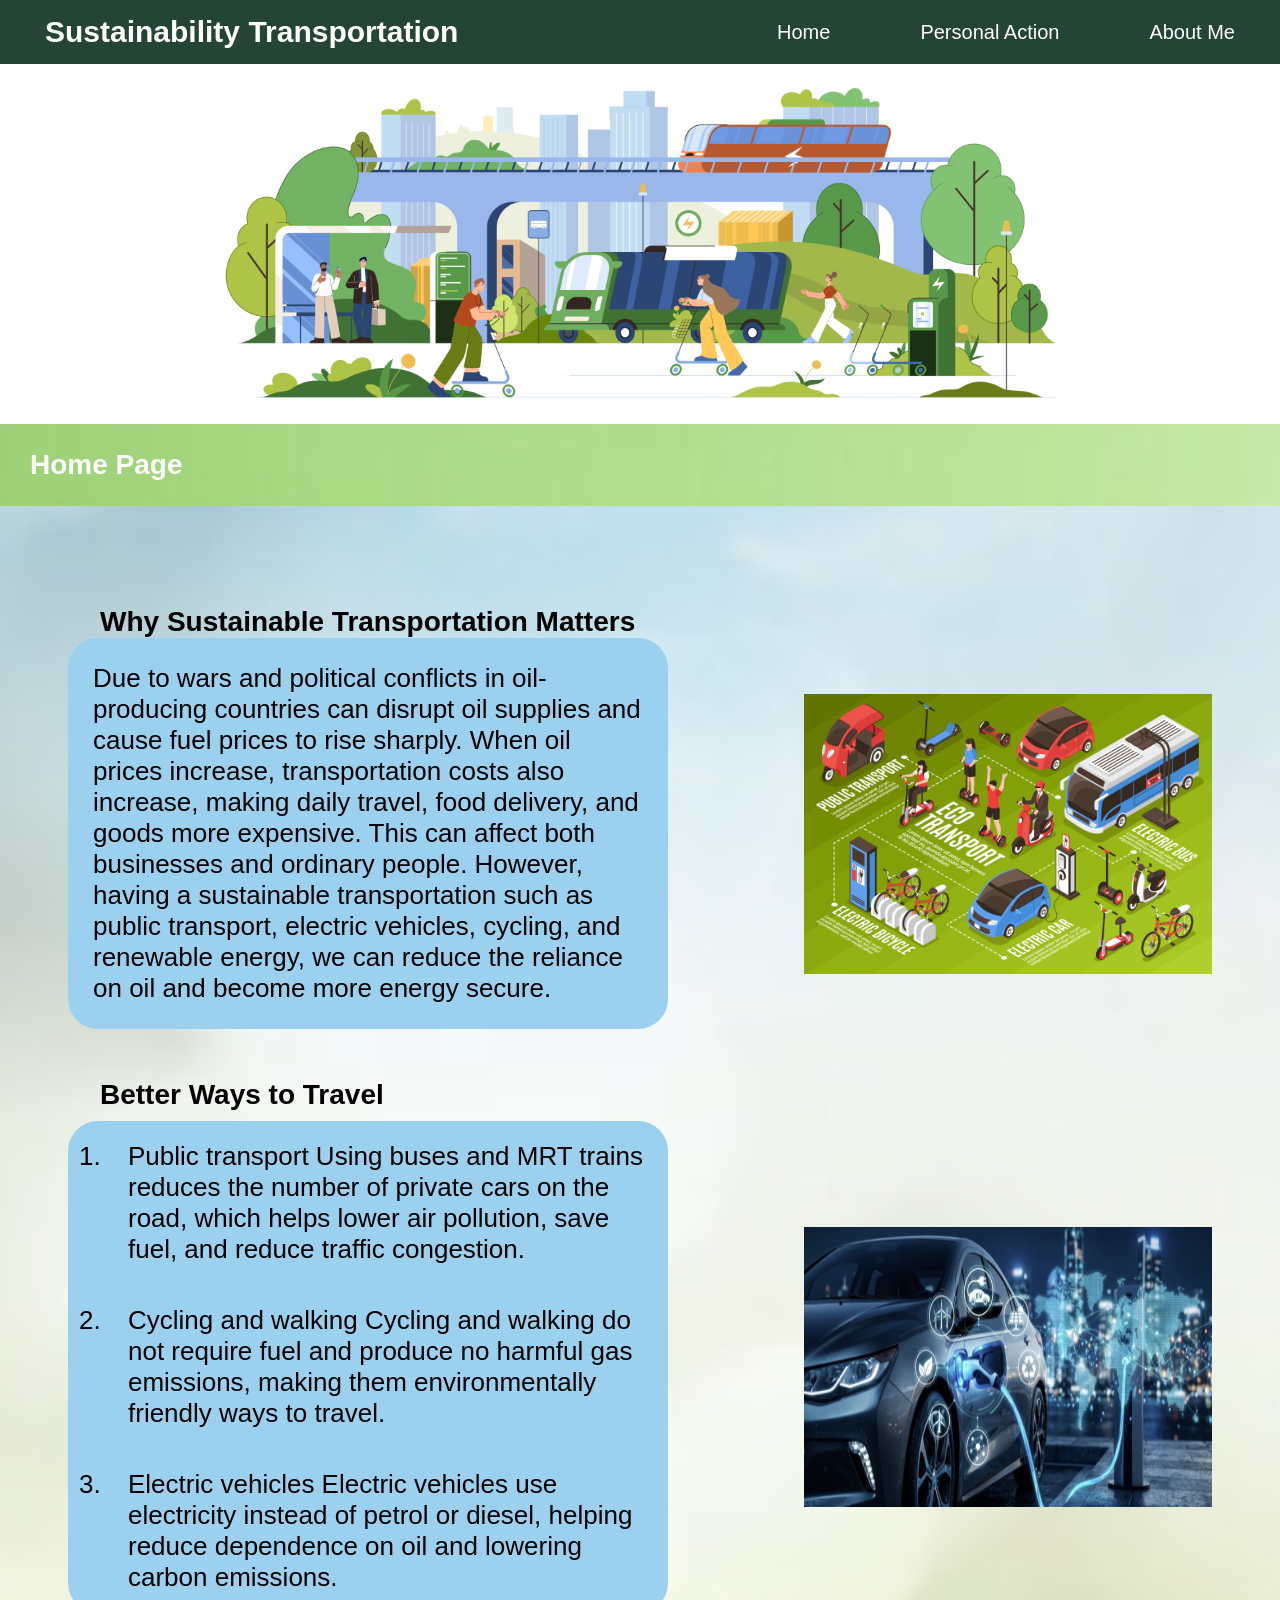
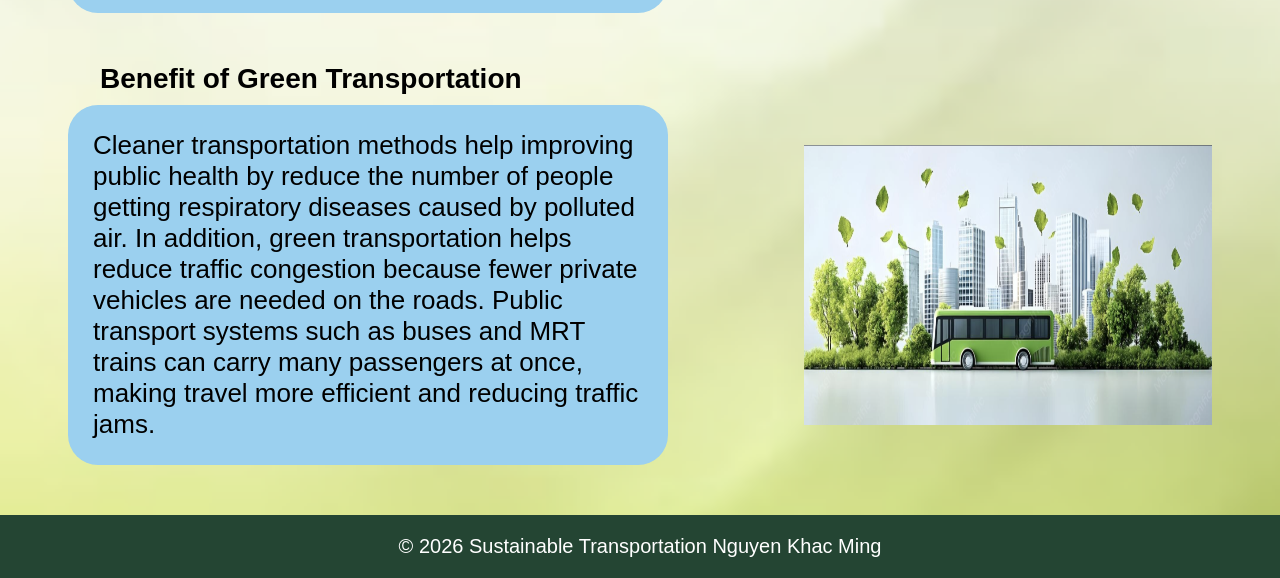
==== pages/index.html @ b98d5650 "init commit" ====
<!doctype html>
<html lang="en">
  <head>
    <meta charset="UTF-8" />
    <meta name="viewport" content="width=device-width, initial-scale=1.0" />
    <title>Khac Ming CA1 Project</title>
    <link rel="stylesheet" href="/asset/style/layout.css" />
    <link rel="stylesheet" href="/asset/style/main.css" />
  </head>
  <body>
    <header>
      <nav class="navbar">
        <div class="title">Sustainability Transportation</div>
          <a href="index.html">Home</a>
          <a href="personal.html">Personal Action</a>
          <a href="about_me.html">About Me</a>
      </nav>
    </header>

    <main>
      <div class="heading-image">
        <img src="/asset/image/eco-friendly transportation.jpg" alt="Sustainable transportation illustration">
      </div>
      <h1 class="header">Home Page</h1>
      <section>
        <h2 class="first-sub-header">Why Sustainable Transportation Matters</h2>
        <div class="layout-content">
          <p class="content">
            Due to wars and political conflicts in oil-producing countries
            can disrupt oil supplies and cause fuel prices to rise sharply. When
            oil prices increase, transportation costs also increase, making daily
            travel, food delivery, and goods more expensive. This can affect both
            businesses and ordinary people. However, having a sustainable
            transportation such as public transport, electric vehicles, cycling,
            and renewable energy, we can reduce the reliance on oil and become
            more energy secure.
          </p>
          <img class="representation" src="/asset/image/transportation.jpg" alt="Eco transport">
        </div>
        
      </section>
      <section>
        <h2 class="sub-header">Better Ways to Travel</h2>
        <div class="layout-content">
          <p>
            <ol>
              <li>
                Public transport
                Using buses and MRT trains reduces the number of private cars on the road, which helps lower air pollution, save fuel, and reduce traffic congestion.
              </li>
              <li>
                Cycling and walking 
                Cycling and walking do not require fuel and produce no harmful gas emissions, making them environmentally friendly ways to travel.
              </li>
              <li>
                Electric vehicles 
                Electric vehicles use electricity instead of petrol or diesel, helping reduce dependence on oil and lowering carbon emissions.
              </li>
            </ol>
          </p>
          <img class="representation" src="/asset/image/e-car.png" alt="Electric Car">
        </div>
      </section>
      <section>
        <h2 class="sub-header">Benefit of Green Transportation</h2>
        <div class="layout-content" id="last-section">
          <p class="content">
            Cleaner transportation methods help improving public health by reduce the number of people getting respiratory diseases caused by polluted air. In addition, green transportation helps reduce traffic congestion because fewer private vehicles are needed on the roads. Public transport systems such as buses and MRT trains can carry many passengers at once, making travel more efficient and reducing traffic jams.
          </p>
          <img class="representation" src="/asset/image/greenbus.png" alt="Green Public Transport">
        </div>
      </section>
    </main>
    <footer>&copy; 2026 Sustainable Transportation Nguyen Khac Ming</footer>
  </body>
</html>
---- asset/style/layout.css ----
/* Default Layout for all pages */
body {
  margin: 0;
  font-family: Arial, sans-serif;
  background-image: url("/asset/image/background.png");
  background-size: cover;
  background-position: center;
}

footer {
  background-color: #244533;
  color: white;
  text-align: center;
  padding: 20px;
  font-size: 20px;
}

.navbar {
  background-color: #244533;
  color: white;
  display: flex;
  align-items: center;
  padding: 15px 45px;
}

.title {
  font-size: 30px;
  font-weight: bold;
  flex: 1; /* keep the navigation at the left side of the nav bar */
}

.navbar > a {
  color: white;
  text-decoration: none;
  margin-left: 90px;
  font-size: 20px;
}

.navbar > a:hover {
  text-decoration: underline;
}

.header {
  background-image: url(/asset/image/background_header.png);
  background-size: cover;
  color: white;
  padding: 25px 30px;
  font-size: 28px;
  font-weight: bold;
}

.heading-image {
  background-color: white;
}

.heading-image img {
  width: 900px;
  display: block;
  margin: auto;
}

/* For Home and About Me */
.layout-content {
  display: grid;
  grid-template-columns: repeat(12, 1fr);
  grid-template-rows: repeat();
}

/* For Home Page */
.first-sub-header {
  font-size: 28px;
  margin-top: 100px;
  margin-left: 100px;
}

.sub-header {
  font-size: 28px;
  margin-top: 50px;
  margin-left: 100px;
  margin-bottom: 10px;
}

.content {
  display: grid;
  grid-column: 2/4;
  border-radius: 30px;
  background-color: #9bd0ef;
  padding: 25px;
  width: 600px;
  font-size: 26px;
}

ol {
  display: grid;
  grid-column: 2/4;
  background-color: #9bd0ef;
  border-radius: 30px;
  padding-left: 40px;
  width: 600px;
}

ol > li {
  padding: 20px;
  font-size: 26px;
}

.representation {
  display: grid;
  width: 500px;
  height: 280px;
  margin: auto;
  grid-column: 6/12;
  grid-row: 1/3;
}

#last-section {
  padding-bottom: 50px;
}


/* For About Me */
.about-content {
  display: grid;
  grid-column: 4/10;
  border-radius: 30px;
  background-color:rgba(255, 255, 255, 0.75);
  padding: 25px;
  font-size: 26px;
  margin-top: 80px;
  margin-bottom: 80px;
}


/* For Personal Experience */

.personal-section {
    display: grid;
    grid-template-columns: repeat(20,1fr);
    grid-template-rows: repeat(3,1fr);
}

.personal-content:nth-child(1) {
    display: grid;
    grid-column: 2/7;
}

.personal-content:nth-child(2) {
    display: grid;
    grid-column: 8/13;
}

.personal-content:nth-child(3) {
    display: grid;
    grid-column: 14/19;
}

.personal-representation {
    width: 456px;
    height: 346px;
    margin-top: 50px;
    margin-bottom: 40px;
}

.personal-header {
    display: grid;
}

.main-info {
  display: grid;
  border-radius: 30px;
  background-color: #9bd0ef;
  padding: 25px;
  font-size: 26px;
}
---- asset/style/main.css ----
* {
  box-sizing: border-box;
  margin: 0;
  padding: 0;
}

img {
  max-width: 100%;
  display: block;
}
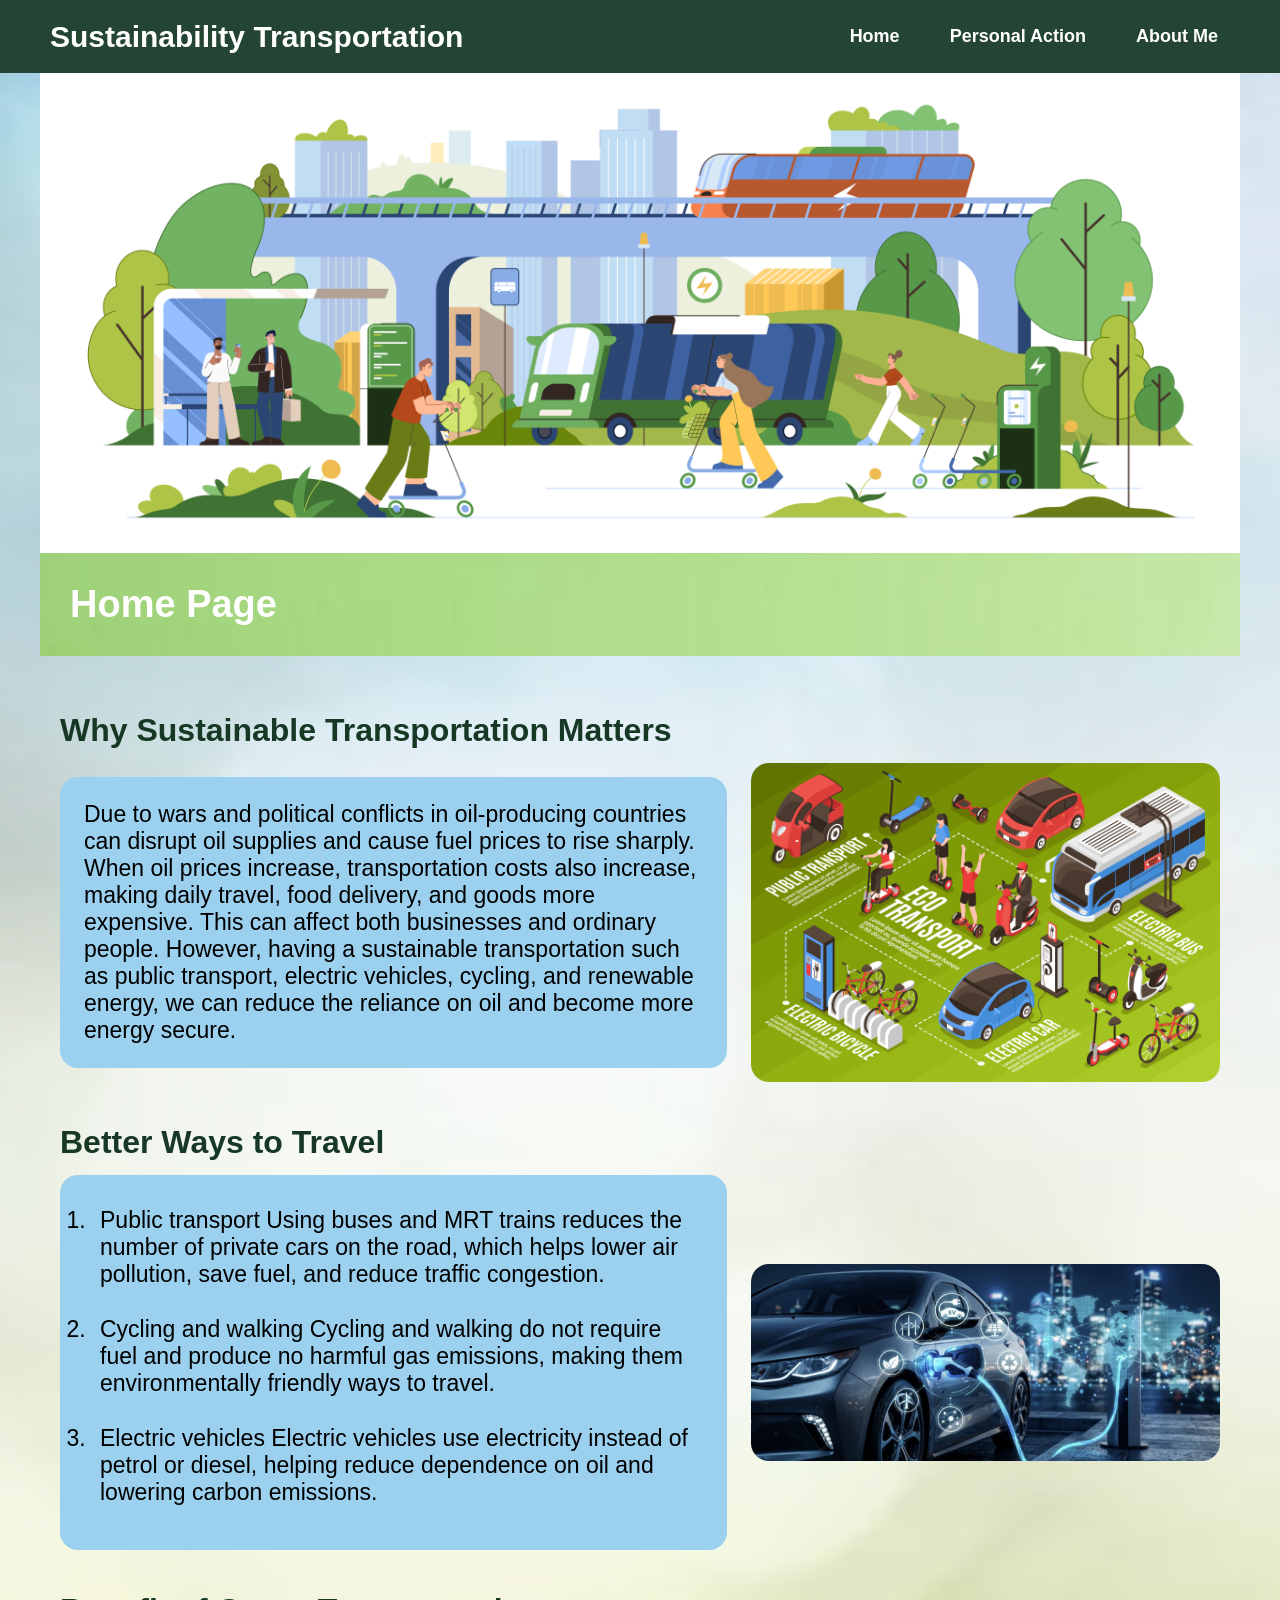
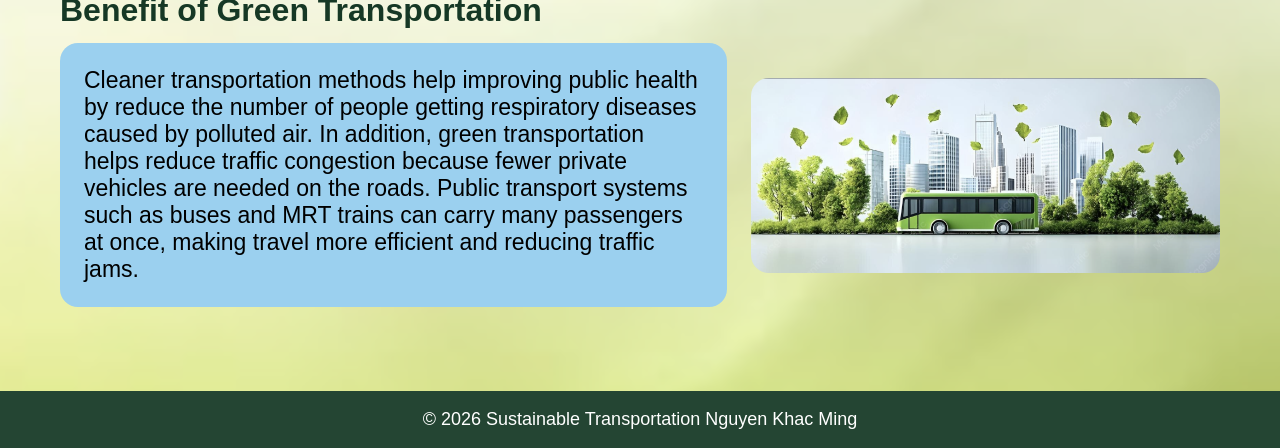
==== commit 5c1696be: "change" ====
--- a/pages/index.html
+++ b/pages/index.html
@@ -22,6 +22,8 @@
         <img src="/asset/image/eco-friendly transportation.jpg" alt="Sustainable transportation illustration">
       </div>
       <h1 class="header">Home Page</h1>
+
+
       <section>
         <h2 class="first-sub-header">Why Sustainable Transportation Matters</h2>
         <div class="layout-content">
@@ -34,16 +36,16 @@
             transportation such as public transport, electric vehicles, cycling,
             and renewable energy, we can reduce the reliance on oil and become
             more energy secure.
-          </p>
-          <img class="representation" src="/asset/image/transportation.jpg" alt="Eco transport">
+          </p> 
+        <img class="representation" src="/asset/image/transportation.jpg" alt="Eco transport">
         </div>
-        
       </section>
+
+      
       <section>
         <h2 class="sub-header">Better Ways to Travel</h2>
         <div class="layout-content">
-          <p>
-            <ol>
+          <ol>
               <li>
                 Public transport
                 Using buses and MRT trains reduces the number of private cars on the road, which helps lower air pollution, save fuel, and reduce traffic congestion.
@@ -57,10 +59,11 @@
                 Electric vehicles use electricity instead of petrol or diesel, helping reduce dependence on oil and lowering carbon emissions.
               </li>
             </ol>
-          </p>
           <img class="representation" src="/asset/image/e-car.png" alt="Electric Car">
         </div>
       </section>
+
+
       <section>
         <h2 class="sub-header">Benefit of Green Transportation</h2>
         <div class="layout-content" id="last-section">
--- a/asset/style/layout.css
+++ b/asset/style/layout.css
@@ -1,39 +1,48 @@
-/* Default Layout for all pages */
+
 body {
   margin: 0;
-  font-family: Arial, sans-serif;
+  font-family: "Segoe UI", Tahoma, Geneva, Verdana, sans-serif;
   background-image: url("/asset/image/background.png");
   background-size: cover;
   background-position: center;
+}
+
+
+main {
+  max-width: 1200px;
+  margin: 0 auto;
+  padding-bottom: 60px;
 }
 
 footer {
   background-color: #244533;
   color: white;
   text-align: center;
-  padding: 20px;
-  font-size: 20px;
+  padding: 18px;
+  font-size: 18px;
 }
 
 .navbar {
-  background-color: #244533;
+  background: #244533;
   color: white;
   display: flex;
   align-items: center;
-  padding: 15px 45px;
+  gap: 26px;
+  padding: 16px 50px;
 }
 
 .title {
   font-size: 30px;
-  font-weight: bold;
-  flex: 1; /* keep the navigation at the left side of the nav bar */
+  font-weight: 700;
+  flex: 1;
 }
 
 .navbar > a {
   color: white;
   text-decoration: none;
-  margin-left: 90px;
-  font-size: 20px;
+  font-size: 18px;
+  font-weight: 600;
+  padding: 10px 12px;
 }
 
 .navbar > a:hover {
@@ -44,131 +53,128 @@
   background-image: url(/asset/image/background_header.png);
   background-size: cover;
   color: white;
-  padding: 25px 30px;
-  font-size: 28px;
-  font-weight: bold;
+  padding: 30px;
+  font-size: 38px;
 }
 
-.heading-image {
-  background-color: white;
-}
 
-.heading-image img {
-  width: 900px;
-  display: block;
-  margin: auto;
-}
 
-/* For Home and About Me */
 .layout-content {
   display: grid;
   grid-template-columns: repeat(12, 1fr);
-  grid-template-rows: repeat();
+  gap: 24px;
+  align-items: center;
+  margin: 0 20px;
 }
 
-/* For Home Page */
+.first-sub-header,
+.sub-header {
+  font-size: clamp(24px, 3vw, 32px);
+  margin-left: 20px;
+  margin-bottom: 14px;
+  color: #163825;
+}
+
 .first-sub-header {
-  font-size: 28px;
-  margin-top: 100px;
-  margin-left: 100px;
+  margin-top: 56px;
 }
 
 .sub-header {
-  font-size: 28px;
-  margin-top: 50px;
-  margin-left: 100px;
-  margin-bottom: 10px;
+  margin-top: 42px;
+}
+
+.content,
+ol {
+  grid-column: 1 / 8;
+  border-radius: 18px;
+  background: #9bd0ef;
+  padding: 24px;
+  width: auto;
 }
 
 .content {
-  display: grid;
-  grid-column: 2/4;
-  border-radius: 30px;
-  background-color: #9bd0ef;
-  padding: 25px;
-  width: 600px;
-  font-size: 26px;
+  font-size: 23px;
 }
 
 ol {
-  display: grid;
-  grid-column: 2/4;
-  background-color: #9bd0ef;
-  border-radius: 30px;
-  padding-left: 40px;
-  width: 600px;
+  padding-left: 32px;
 }
 
 ol > li {
-  padding: 20px;
-  font-size: 26px;
+  padding: 8px;
+  font-size: 23px;
 }
 
 .representation {
-  display: grid;
-  width: 500px;
-  height: 280px;
-  margin: auto;
-  grid-column: 6/12;
-  grid-row: 1/3;
+  grid-column: 8 / 13;
+  width: 100%;
+  max-width: 500px;
+  height: auto;
+  border-radius: 18px;
+  justify-self: center;
 }
 
 #last-section {
-  padding-bottom: 50px;
+  padding-bottom: 24px;
 }
 
 
-/* For About Me */
 .about-content {
   display: grid;
-  grid-column: 4/10;
-  border-radius: 30px;
-  background-color:rgba(255, 255, 255, 0.75);
-  padding: 25px;
-  font-size: 26px;
-  margin-top: 80px;
-  margin-bottom: 80px;
+  grid-column: 3/11;
+  border-radius: 24px;
+  background-color: rgba(255, 255, 255, 0.75);
+  padding: 30px;
+  font-size: 25px;
+  margin: 60px 0;
 }
 
 
-/* For Personal Experience */
 
 .personal-section {
-    display: grid;
-    grid-template-columns: repeat(20,1fr);
-    grid-template-rows: repeat(3,1fr);
+  display: grid;
+  grid-template-columns: repeat(3, 1fr);
+  gap: 26px;
+  margin: 40px 20px;
+  align-items: start;
 }
 
-.personal-content:nth-child(1) {
-    display: grid;
-    grid-column: 2/7;
-}
-
-.personal-content:nth-child(2) {
-    display: grid;
-    grid-column: 8/13;
-}
-
-.personal-content:nth-child(3) {
-    display: grid;
-    grid-column: 14/19;
+.personal-content {
+  display: flex;
+  flex-direction: column;
+  height: 100%;
 }
 
 .personal-representation {
-    width: 456px;
-    height: 346px;
-    margin-top: 50px;
-    margin-bottom: 40px;
+  width: 100%;
+  height: 280px;
+  object-fit: cover;
+  border-radius: 18px;
+  margin-bottom: 18px;
 }
 
 .personal-header {
-    display: grid;
+  min-height: 42px;
+  margin-bottom: 12px;
+  font-size: 28px;
 }
 
 .main-info {
-  display: grid;
-  border-radius: 30px;
+  border-radius: 20px;
   background-color: #9bd0ef;
-  padding: 25px;
-  font-size: 26px;
+  padding: 22px;
+  font-size: 22px;
 }
+
+
+ul {
+  border-radius: 20px;
+  background-color: #9bd0ef;
+  padding: 22px;
+  font-size: 20px;
+  padding-left: 40px;
+}
+
+li {
+  margin-bottom: 12px;
+}
--- a/asset/style/main.css
+++ b/asset/style/main.css
@@ -8,3 +8,4 @@
   max-width: 100%;
   display: block;
 }
+
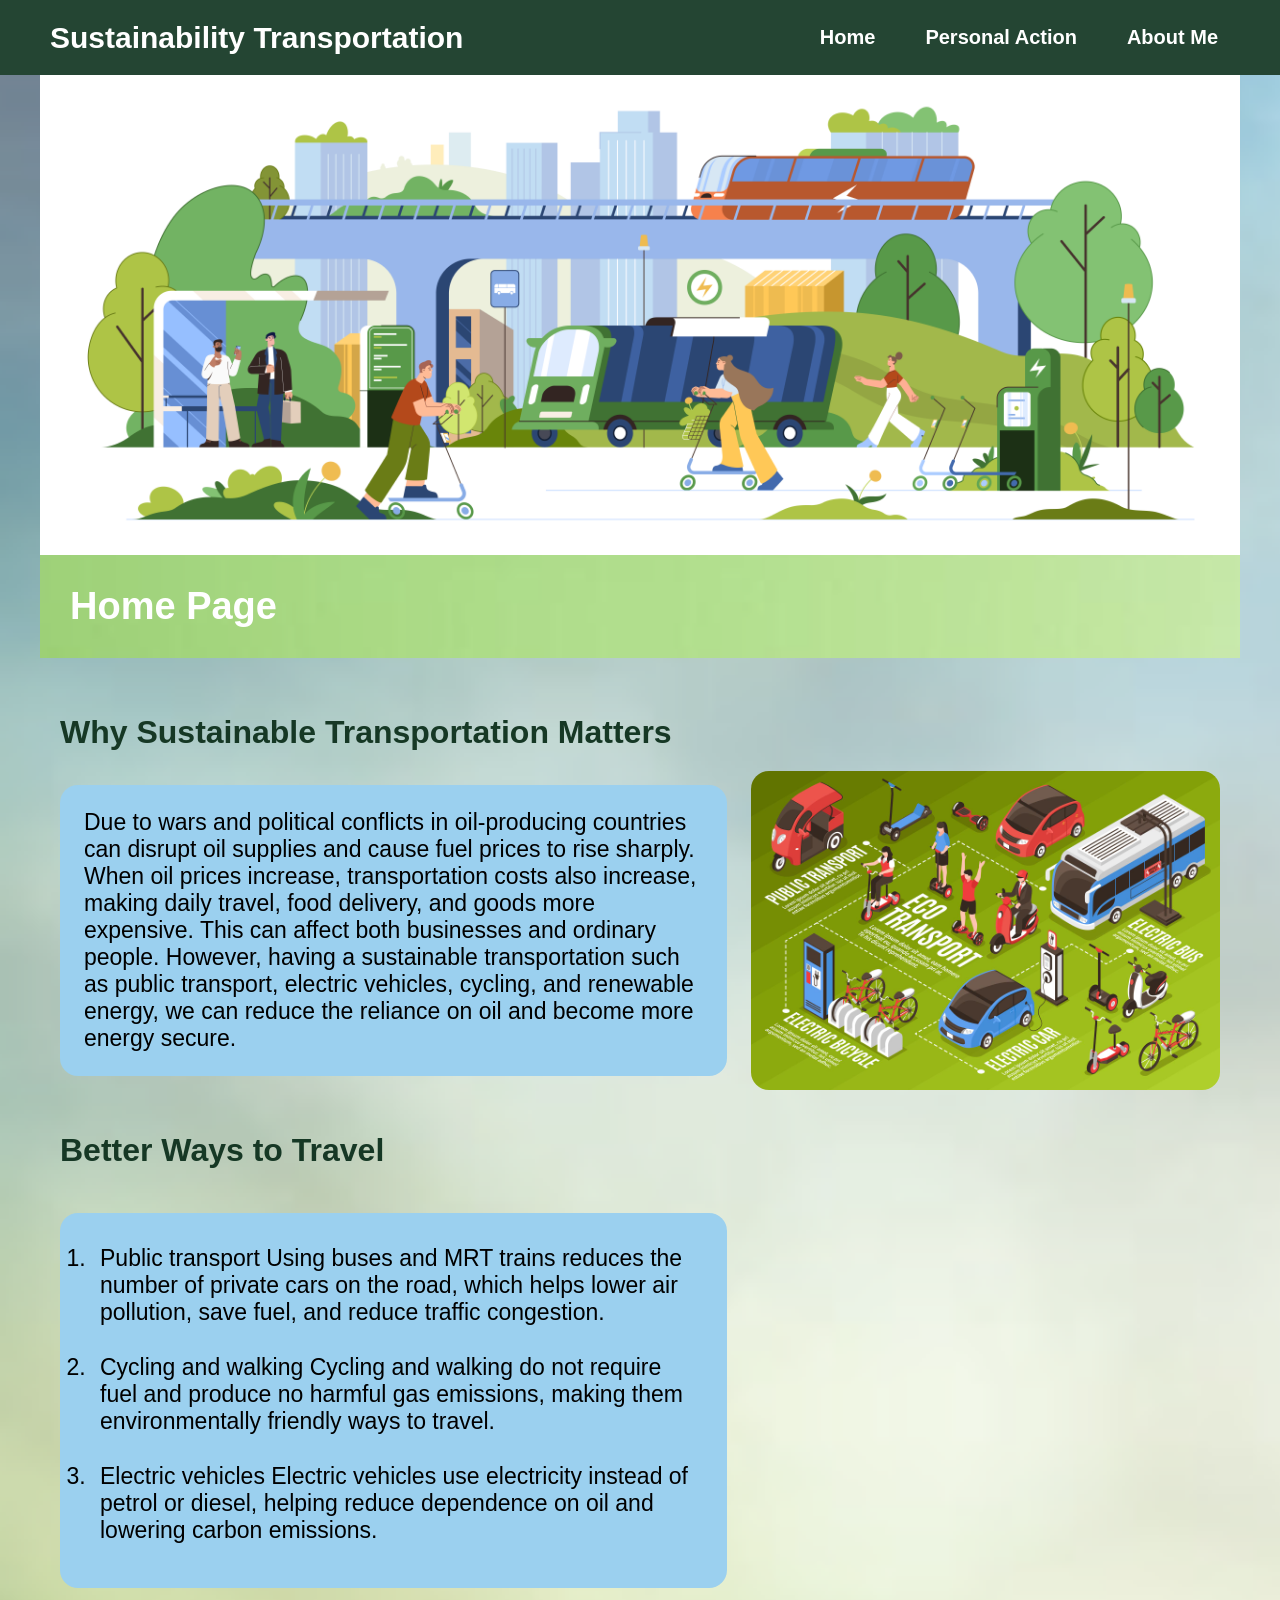
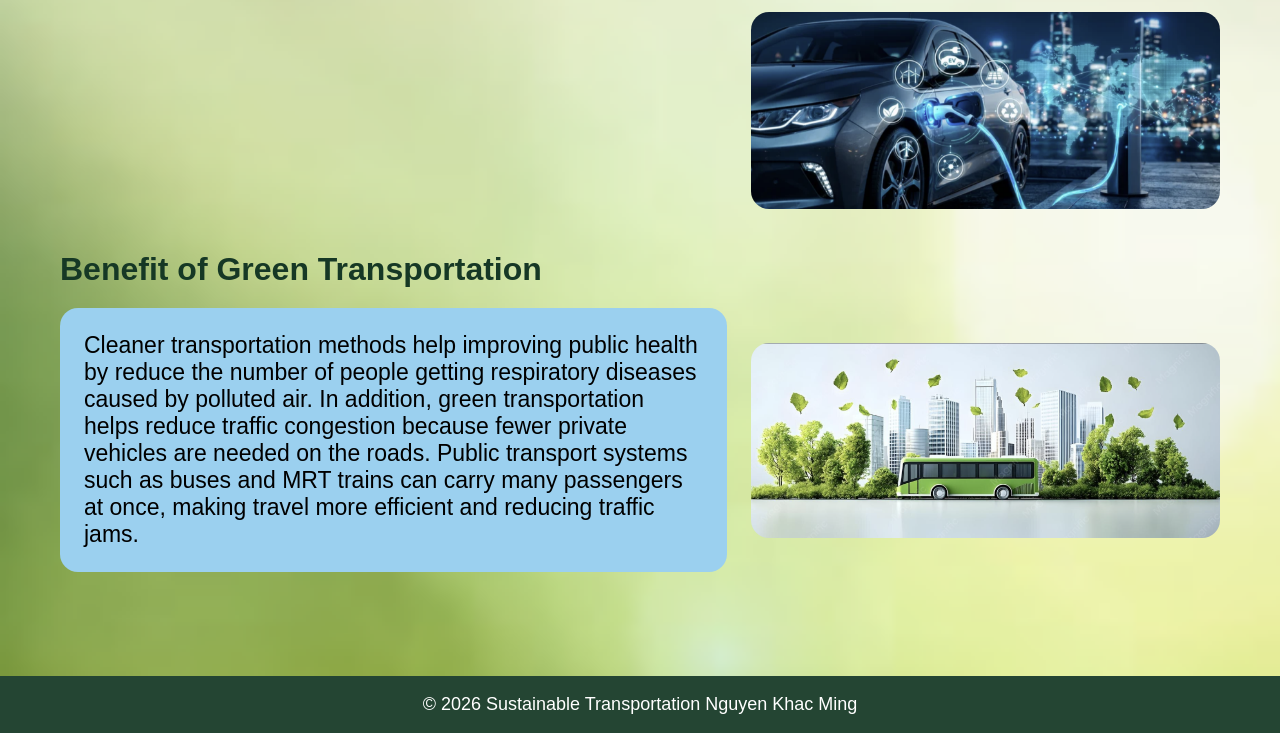
==== commit 39a0c37c: "change" ====
--- a/pages/index.html
+++ b/pages/index.html
@@ -45,7 +45,8 @@
       <section>
         <h2 class="sub-header">Better Ways to Travel</h2>
         <div class="layout-content">
-          <ol>
+          <p>
+            <ol>
               <li>
                 Public transport
                 Using buses and MRT trains reduces the number of private cars on the road, which helps lower air pollution, save fuel, and reduce traffic congestion.
@@ -59,6 +60,7 @@
                 Electric vehicles use electricity instead of petrol or diesel, helping reduce dependence on oil and lowering carbon emissions.
               </li>
             </ol>
+          </p>
           <img class="representation" src="/asset/image/e-car.png" alt="Electric Car">
         </div>
       </section>
--- a/asset/style/layout.css
+++ b/asset/style/layout.css
@@ -1,75 +1,15 @@
-
-body {
-  margin: 0;
-  font-family: "Segoe UI", Tahoma, Geneva, Verdana, sans-serif;
-  background-image: url("/asset/image/background.png");
-  background-size: cover;
-  background-position: center;
-}
-
-
-main {
-  max-width: 1200px;
-  margin: 0 auto;
-  padding-bottom: 60px;
-}
-
-footer {
-  background-color: #244533;
-  color: white;
-  text-align: center;
-  padding: 18px;
-  font-size: 18px;
-}
-
-.navbar {
-  background: #244533;
-  color: white;
-  display: flex;
-  align-items: center;
-  gap: 26px;
-  padding: 16px 50px;
-}
-
-.title {
-  font-size: 30px;
-  font-weight: 700;
-  flex: 1;
-}
-
-.navbar > a {
-  color: white;
-  text-decoration: none;
-  font-size: 18px;
-  font-weight: 600;
-  padding: 10px 12px;
-}
-
-.navbar > a:hover {
-  text-decoration: underline;
-}
-
-.header {
-  background-image: url(/asset/image/background_header.png);
-  background-size: cover;
-  color: white;
-  padding: 30px;
-  font-size: 38px;
-}
-
-
-
+/* For Home Page */
 .layout-content {
   display: grid;
   grid-template-columns: repeat(12, 1fr);
   gap: 24px;
   align-items: center;
-  margin: 0 20px;
+  margin: 20px;
 }
 
 .first-sub-header,
 .sub-header {
-  font-size: clamp(24px, 3vw, 32px);
+  font-size: 32px;
   margin-left: 20px;
   margin-bottom: 14px;
   color: #163825;
@@ -118,7 +58,7 @@
   padding-bottom: 24px;
 }
 
-
+/* For About Me */
 .about-content {
   display: grid;
   grid-column: 3/11;
@@ -130,7 +70,7 @@
 }
 
 
-
+/* For Personal Action */
 .personal-section {
   display: grid;
   grid-template-columns: repeat(3, 1fr);
--- a/asset/style/main.css
+++ b/asset/style/main.css
@@ -9,3 +9,59 @@
   display: block;
 }
 
+body {
+  margin: 0;
+  font-family: "Segoe UI", Tahoma, Geneva, Verdana, sans-serif;
+  background-image: url("/asset/image/background.png");
+  background-size: cover;
+}
+
+
+main {
+  max-width: 1200px;
+  margin: 0 auto;
+  padding-bottom: 60px;
+}
+
+footer {
+  background-color: #244533;
+  color: white;
+  text-align: center;
+  padding: 18px;
+  font-size: 18px;
+}
+
+.navbar {
+  background: #244533;
+  color: white;
+  display: flex;
+  align-items: center;
+  gap: 26px;
+  padding: 16px 50px;
+}
+
+.title {
+  font-size: 30px;
+  font-weight: 700;
+  flex: 1;
+}
+
+.navbar > a {
+  color: white;
+  text-decoration: none;
+  font-size: 20px;
+  font-weight: 600;
+  padding: 10px 12px;
+}
+
+.navbar > a:hover {
+  text-decoration: underline;
+}
+
+.header {
+  background-image: url(/asset/image/background_header.png);
+  background-size: cover;
+  color: white;
+  padding: 30px;
+  font-size: 38px;
+}
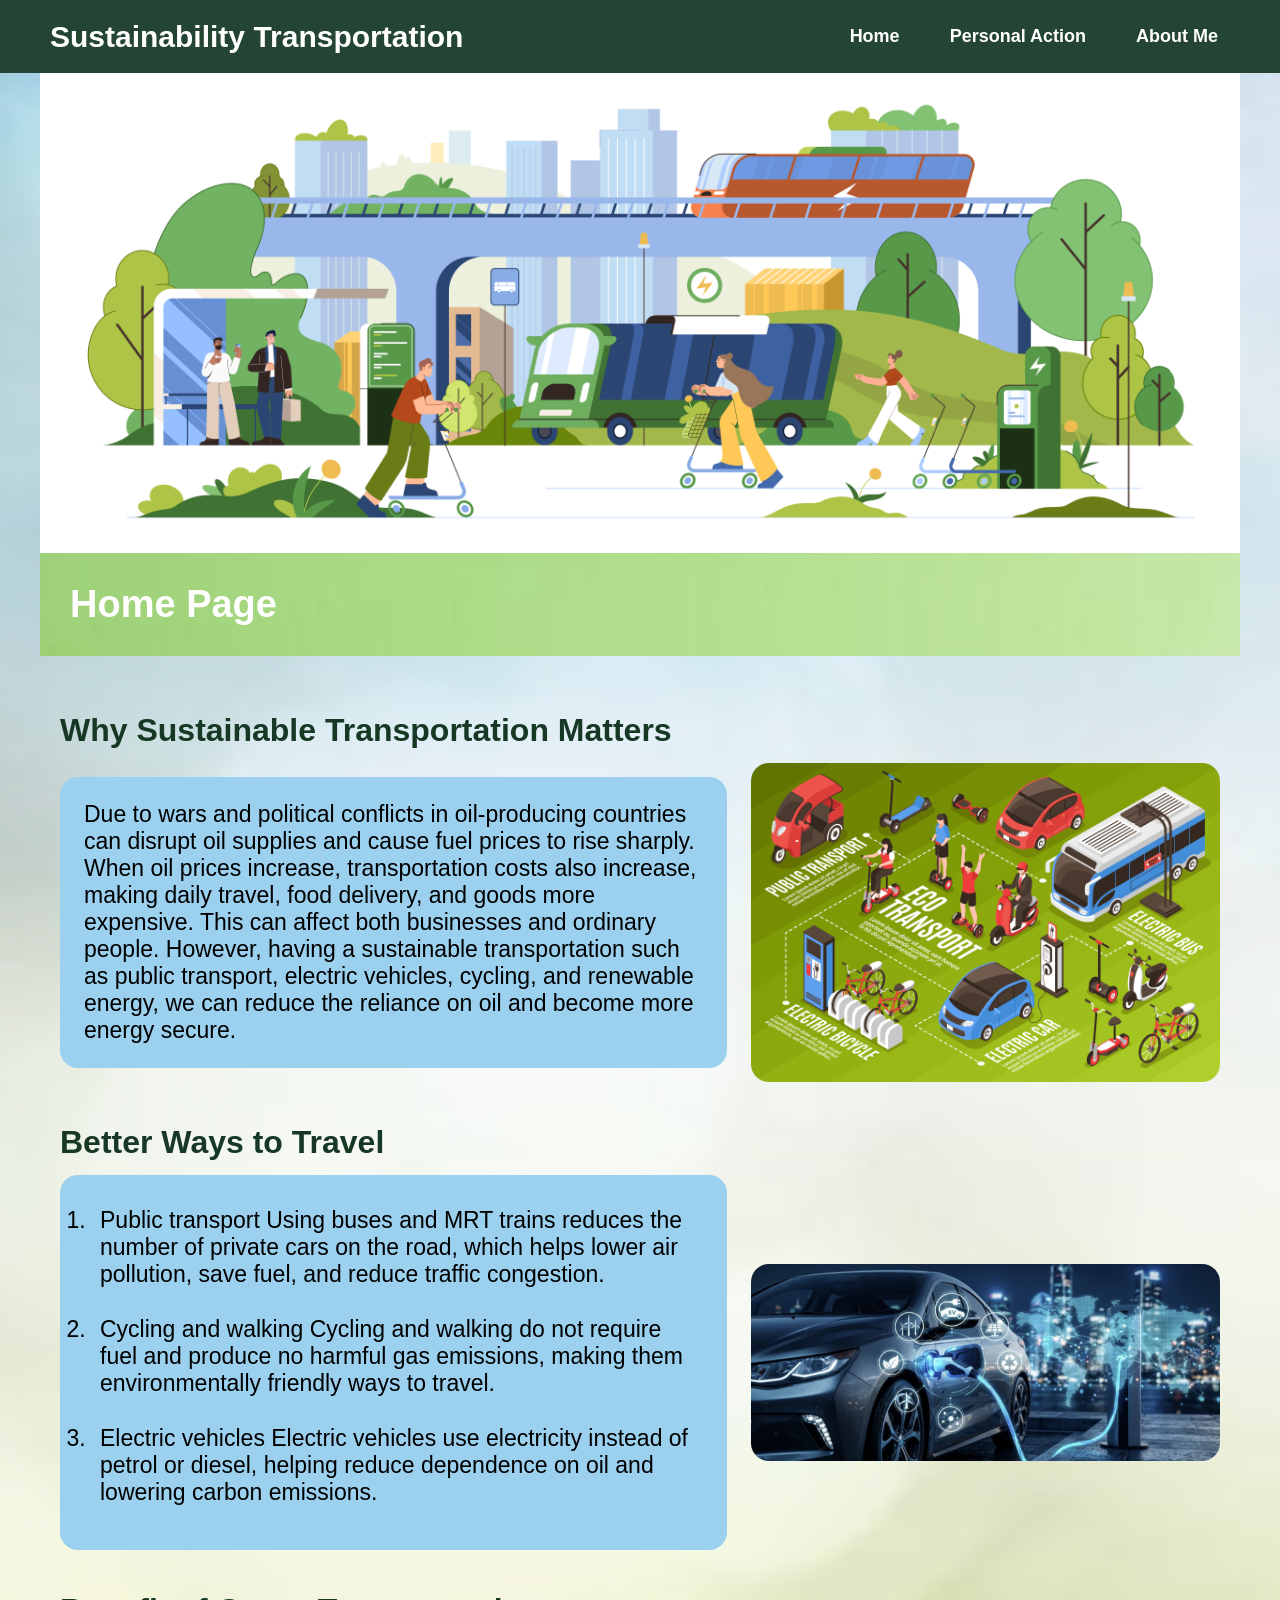
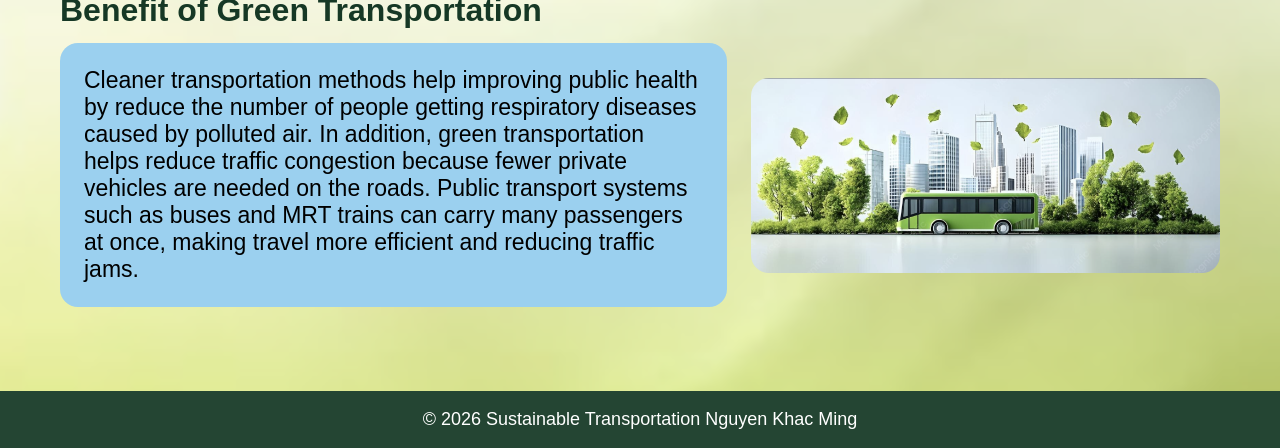
==== commit d69f2380: "change" ====
--- a/pages/index.html
+++ b/pages/index.html
@@ -45,22 +45,20 @@
       <section>
         <h2 class="sub-header">Better Ways to Travel</h2>
         <div class="layout-content">
-          <p>
-            <ol>
-              <li>
-                Public transport
-                Using buses and MRT trains reduces the number of private cars on the road, which helps lower air pollution, save fuel, and reduce traffic congestion.
-              </li>
-              <li>
-                Cycling and walking 
-                Cycling and walking do not require fuel and produce no harmful gas emissions, making them environmentally friendly ways to travel.
-              </li>
-              <li>
-                Electric vehicles 
-                Electric vehicles use electricity instead of petrol or diesel, helping reduce dependence on oil and lowering carbon emissions.
-              </li>
-            </ol>
-          </p>
+          <ol>
+            <li>
+              Public transport
+              Using buses and MRT trains reduces the number of private cars on the road, which helps lower air pollution, save fuel, and reduce traffic congestion.
+            </li>
+            <li>
+              Cycling and walking 
+              Cycling and walking do not require fuel and produce no harmful gas emissions, making them environmentally friendly ways to travel.
+            </li>
+            <li>
+              Electric vehicles 
+              Electric vehicles use electricity instead of petrol or diesel, helping reduce dependence on oil and lowering carbon emissions.
+            </li>
+          </ol>
           <img class="representation" src="/asset/image/e-car.png" alt="Electric Car">
         </div>
       </section>
--- a/asset/style/layout.css
+++ b/asset/style/layout.css
@@ -4,12 +4,11 @@
   grid-template-columns: repeat(12, 1fr);
   gap: 24px;
   align-items: center;
-  margin: 20px;
+  margin: 0 20px;
 }
 
-.first-sub-header,
-.sub-header {
-  font-size: 32px;
+.first-sub-header, .sub-header {
+  font-size: clamp(24px, 3vw, 32px);
   margin-left: 20px;
   margin-bottom: 14px;
   color: #163825;
@@ -23,8 +22,7 @@
   margin-top: 42px;
 }
 
-.content,
-ol {
+.content, ol {
   grid-column: 1 / 8;
   border-radius: 18px;
   background: #9bd0ef;
--- a/asset/style/main.css
+++ b/asset/style/main.css
@@ -14,8 +14,8 @@
   font-family: "Segoe UI", Tahoma, Geneva, Verdana, sans-serif;
   background-image: url("/asset/image/background.png");
   background-size: cover;
+  background-position: center;
 }
-
 
 main {
   max-width: 1200px;
@@ -49,7 +49,7 @@
 .navbar > a {
   color: white;
   text-decoration: none;
-  font-size: 20px;
+  font-size: 18px;
   font-weight: 600;
   padding: 10px 12px;
 }
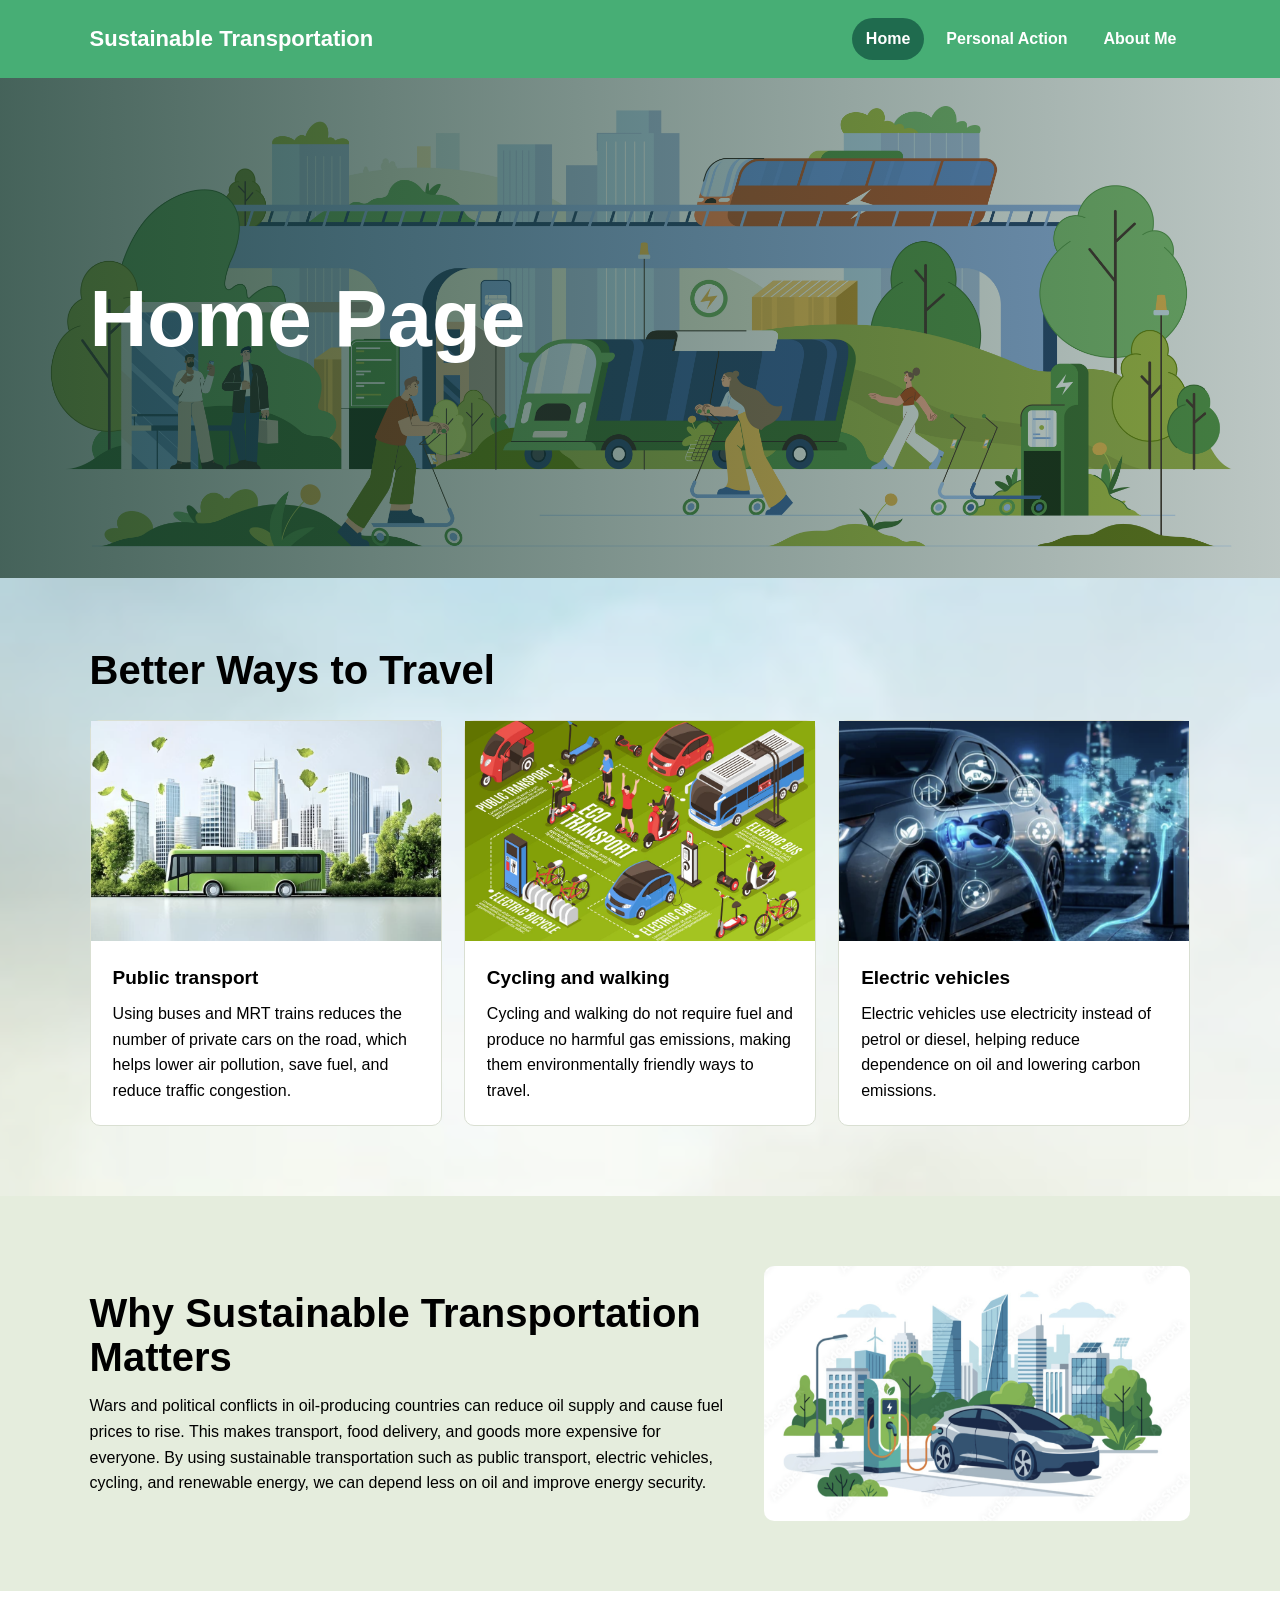
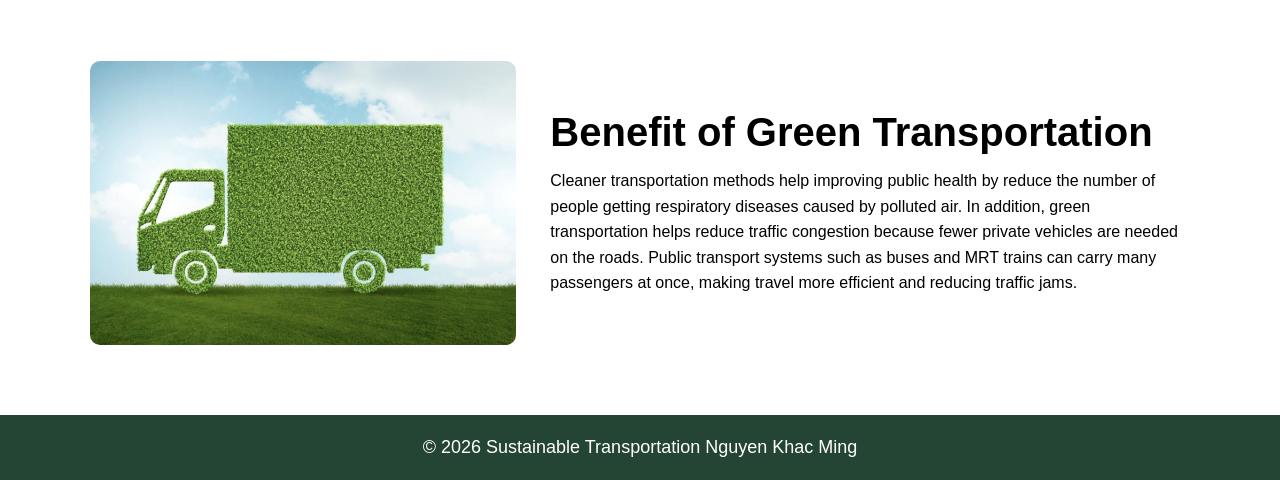
==== commit 72e7b9f3: "change" ====
--- a/pages/index.html
+++ b/pages/index.html
@@ -1,79 +1,78 @@
-<!doctype html>
+<!DOCTYPE html>
 <html lang="en">
-  <head>
-    <meta charset="UTF-8" />
-    <meta name="viewport" content="width=device-width, initial-scale=1.0" />
+<head>
+    <meta charset="UTF-8">
+    <meta name="viewport" content="width=device-width, initial-scale=1.0">
     <title>Khac Ming CA1 Project</title>
-    <link rel="stylesheet" href="/asset/style/layout.css" />
-    <link rel="stylesheet" href="/asset/style/main.css" />
-  </head>
-  <body>
-    <header>
-      <nav class="navbar">
-        <div class="title">Sustainability Transportation</div>
-          <a href="index.html">Home</a>
-          <a href="personal.html">Personal Action</a>
-          <a href="about_me.html">About Me</a>
-      </nav>
+    <link rel="stylesheet" href="/asset/style/main.css">
+    <link rel="stylesheet" href="/asset/style/layout.css">
+</head>
+<body>
+    <header class="site-header">
+        <a class="topic" href="index.html">Sustainable Transportation</a>
+        <nav class="navbar">
+            <a class="active" href="index.html">Home</a>
+            <a href="personal.html">Personal Action</a>
+            <a href="about_me.html">About Me</a>
+        </nav>
     </header>
 
     <main>
-      <div class="heading-image">
-        <img src="/asset/image/eco-friendly transportation.jpg" alt="Sustainable transportation illustration">
-      </div>
-      <h1 class="header">Home Page</h1>
+        <section class="page-title home-section" >
+            <div>
+                <h1>Home Page</h1>
+            </div>
+        </section>
 
+        <section class="first-section">
+            <div class="section-title">
+                <h2>Better Ways to Travel</h2>
+            </div>
+            <div class="feature-grid">
+                <article class="feature-card">
+                    <img src="/asset/image/greenbus.png" alt="Green Bus">
+                    <h3>Public transport</h3>
+                    <p>Using buses and MRT trains reduces the number of private cars on the road, which helps lower air pollution, save fuel, and reduce traffic congestion.</p>
+                </article>
+                <article class="feature-card">
+                    <img src="/asset/image/transportation.jpg" alt="Modern bus moving through the city">
+                    <h3>Cycling and walking</h3>
+                    <p>Cycling and walking do not require fuel and produce no harmful gas emissions, making them environmentally friendly ways to travel.</p>
+                </article>
+                <article class="feature-card">
+                    <img src="/asset/image/e-car.png" alt="Green urban path surrounded by trees">
+                    <h3>Electric vehicles</h3>
+                    <p>Electric vehicles use electricity instead of petrol or diesel, helping reduce dependence on oil and lowering carbon emissions.</p>
+                </article>
+            </div>
+        </section>
 
-      <section>
-        <h2 class="first-sub-header">Why Sustainable Transportation Matters</h2>
-        <div class="layout-content">
-          <p class="content">
-            Due to wars and political conflicts in oil-producing countries
-            can disrupt oil supplies and cause fuel prices to rise sharply. When
-            oil prices increase, transportation costs also increase, making daily
-            travel, food delivery, and goods more expensive. This can affect both
-            businesses and ordinary people. However, having a sustainable
-            transportation such as public transport, electric vehicles, cycling,
-            and renewable energy, we can reduce the reliance on oil and become
-            more energy secure.
-          </p> 
-        <img class="representation" src="/asset/image/transportation.jpg" alt="Eco transport">
-        </div>
-      </section>
+        <section class="second-section">
+            <div>
+                <h2>Why Sustainable Transportation Matters</h2>
+                <p>
+                    Wars and political conflicts in oil-producing countries can reduce oil supply and cause fuel prices to rise. This makes transport, food delivery, and goods more expensive for everyone. By using sustainable transportation such as public transport, electric vehicles, cycling, and renewable energy, we can depend less on oil and improve energy security.
+                </p>
+            </div>
+            <div class="representation">
+                <img src="/asset/image/whymatter.png" alt="">
+            </div>
+        </section>
 
-      
-      <section>
-        <h2 class="sub-header">Better Ways to Travel</h2>
-        <div class="layout-content">
-          <ol>
-            <li>
-              Public transport
-              Using buses and MRT trains reduces the number of private cars on the road, which helps lower air pollution, save fuel, and reduce traffic congestion.
-            </li>
-            <li>
-              Cycling and walking 
-              Cycling and walking do not require fuel and produce no harmful gas emissions, making them environmentally friendly ways to travel.
-            </li>
-            <li>
-              Electric vehicles 
-              Electric vehicles use electricity instead of petrol or diesel, helping reduce dependence on oil and lowering carbon emissions.
-            </li>
-          </ol>
-          <img class="representation" src="/asset/image/e-car.png" alt="Electric Car">
-        </div>
-      </section>
+        
+        <section class="last-section">
+            <div class="representation">
+                <img src="/asset/image/benefit.png" alt="Tree Bus">
+            </div>
+            <div>
+                <h2>Benefit of Green Transportation</h2>
+                <p>
+                    Cleaner transportation methods help improving public health by reduce the number of people getting respiratory diseases caused by polluted air. In addition, green transportation helps reduce traffic congestion because fewer private vehicles are needed on the roads. Public transport systems such as buses and MRT trains can carry many passengers at once, making travel more efficient and reducing traffic jams.
+                </p>
+            </div>
+        </section>
+    </main>
 
-
-      <section>
-        <h2 class="sub-header">Benefit of Green Transportation</h2>
-        <div class="layout-content" id="last-section">
-          <p class="content">
-            Cleaner transportation methods help improving public health by reduce the number of people getting respiratory diseases caused by polluted air. In addition, green transportation helps reduce traffic congestion because fewer private vehicles are needed on the roads. Public transport systems such as buses and MRT trains can carry many passengers at once, making travel more efficient and reducing traffic jams.
-          </p>
-          <img class="representation" src="/asset/image/greenbus.png" alt="Green Public Transport">
-        </div>
-      </section>
-    </main>
     <footer>&copy; 2026 Sustainable Transportation Nguyen Khac Ming</footer>
-  </body>
-</html>
+</body>
+</html>
--- a/asset/style/main.css
+++ b/asset/style/main.css
@@ -1,67 +1,119 @@
-* {
-  box-sizing: border-box;
-  margin: 0;
-  padding: 0;
+body {
+    font-family: Arial, Helvetica, sans-serif;
+    background-image: url(/asset/image/background.png);
+    background-size: cover;
 }
 
-img {
-  max-width: 100%;
-  display: block;
+
+.site-header {
+    background-color: #47ae75
 }
 
-body {
-  margin: 0;
-  font-family: "Segoe UI", Tahoma, Geneva, Verdana, sans-serif;
-  background-image: url("/asset/image/background.png");
-  background-size: cover;
-  background-position: center;
+.topic {
+    font-size: 22px;
+    font-weight: 800;
+    color: white;
 }
 
-main {
-  max-width: 1200px;
-  margin: 0 auto;
-  padding-bottom: 60px;
-}
-
-footer {
-  background-color: #244533;
-  color: white;
-  text-align: center;
-  padding: 18px;
-  font-size: 18px;
-}
-
-.navbar {
-  background: #244533;
-  color: white;
-  display: flex;
-  align-items: center;
-  gap: 26px;
-  padding: 16px 50px;
-}
-
-.title {
-  font-size: 30px;
-  font-weight: 700;
-  flex: 1;
+a {
+    text-decoration: none;
 }
 
 .navbar > a {
-  color: white;
-  text-decoration: none;
-  font-size: 18px;
-  font-weight: 600;
-  padding: 10px 12px;
+    color: white;
+    font-weight: 700;
 }
 
-.navbar > a:hover {
-  text-decoration: underline;
+.navbar a:hover, .navbar .active {
+    background: #1f6b4e;
+    color: #ffffff;
 }
 
-.header {
-  background-image: url(/asset/image/background_header.png);
-  background-size: cover;
-  color: white;
-  padding: 30px;
-  font-size: 38px;
-}+.page-title {
+    color: #ffffff;
+}
+
+.home-section {
+    background: linear-gradient(90deg, rgba(17, 55, 44, 0.78), rgba(17, 55, 44, 0.28)), url("/asset/image/eco-friendly transportation.jpg") center/cover;
+}
+
+.about-section {
+    background: linear-gradient(90deg, rgba(18, 48, 56, 0.82), rgba(18, 48, 56, 0.22)), url("/asset/image/eco-friendly transportation.jpg") center/cover;
+}
+
+.personal-section {
+    background: linear-gradient(90deg, rgba(48, 60, 35, 0.82), rgba(48, 60, 35, 0.2)), url("/asset/image/eco-friendly transportation.jpg") center/cover;
+}
+
+
+h1 {
+    font-size: 80px;
+}
+
+h2 {
+    font-size: 40px;
+}
+
+h3 {
+    font-size: 19px;
+}
+
+
+/*For Home Page*/
+.feature-card, .goals > article {
+    background: #ffffff;
+}
+
+/*Image for diff way to travel*/
+.feature-card > img {
+    height: 220px;
+    object-fit: cover;
+}
+
+
+.second-section, .challenges {
+    background: #e5eddd;
+}
+
+
+.last-section {
+    background-color: white;
+} 
+
+
+/*For Personal Action*/
+.goals > span {
+    color: #1f6b4e;
+    font-size: 27px;
+    font-weight: 800;
+}
+
+.experience {
+    background-color: #F7F8F2;
+}
+
+.list {
+    list-style: none;
+}
+
+.list > li {
+    background: #f6f7f2;
+}
+
+/*For About Me*/
+.avatar {
+    background: #ffffff;
+}
+
+.avatar > img {
+    height: 70%;
+    width: 320px;
+    object-fit: cover;
+}
+
+
+footer {
+    background-color: #244533;
+    color: white;
+    font-size: 18px;
+}
--- a/asset/style/layout.css
+++ b/asset/style/layout.css
@@ -1,118 +1,175 @@
-/* For Home Page */
-.layout-content {
-  display: grid;
-  grid-template-columns: repeat(12, 1fr);
-  gap: 24px;
-  align-items: center;
-  margin: 0 20px;
+/*Reset*/
+* {
+    box-sizing: border-box;
+    margin: 0;
+    padding: 0;
 }
 
-.first-sub-header, .sub-header {
-  font-size: clamp(24px, 3vw, 32px);
-  margin-left: 20px;
-  margin-bottom: 14px;
-  color: #163825;
+img {
+    display: block;
+    width: 100%;
+}   
+
+
+body {
+    background-position: center;
+    line-height: 1.6;
 }
 
-.first-sub-header {
-  margin-top: 56px;
-}
-
-.sub-header {
-  margin-top: 42px;
-}
-
-.content, ol {
-  grid-column: 1 / 8;
-  border-radius: 18px;
-  background: #9bd0ef;
-  padding: 24px;
-  width: auto;
-}
-
-.content {
-  font-size: 23px;
-}
-
-ol {
-  padding-left: 32px;
-}
-
-ol > li {
-  padding: 8px;
-  font-size: 23px;
-}
-
-.representation {
-  grid-column: 8 / 13;
-  width: 100%;
-  max-width: 500px;
-  height: auto;
-  border-radius: 18px;
-  justify-self: center;
-}
-
-#last-section {
-  padding-bottom: 24px;
-}
-
-/* For About Me */
-.about-content {
-  display: grid;
-  grid-column: 3/11;
-  border-radius: 24px;
-  background-color: rgba(255, 255, 255, 0.75);
-  padding: 30px;
-  font-size: 25px;
-  margin: 60px 0;
+.site-header {
+    display: flex;
+    align-items: center;
+    justify-content: space-between;
+    gap: 24px;
+    padding: 18px 7%;
 }
 
 
-/* For Personal Action */
-.personal-section {
-  display: grid;
-  grid-template-columns: repeat(3, 1fr);
-  gap: 26px;
-  margin: 40px 20px;
-  align-items: start;
+.navbar {
+    display: flex;
+    flex-wrap: wrap;
+    gap: 8px;
 }
 
-.personal-content {
-  display: flex;
-  flex-direction: column;
-  height: 100%;
+.navbar > a {
+    padding: 8px 14px;
+    font-weight: 700;
+    border-radius: 999px;
 }
 
-.personal-representation {
-  width: 100%;
-  height: 280px;
-  object-fit: cover;
-  border-radius: 18px;
-  margin-bottom: 18px;
+
+.page-title {
+    height: 500px;
+    display: flex;
+    align-items: center;
+    padding: 80px 7%;
 }
 
-.personal-header {
-  min-height: 42px;
-  margin-bottom: 12px;
-  font-size: 28px;
+
+
+h1 {
+    margin-bottom: 18px;
+    line-height: 1;
+}
+
+h2 {
+    margin-bottom: 14px;
+    line-height: 1.1;
+}
+
+h3 {
+    margin-bottom: 8px;
+}
+
+/*For Home Page*/
+.feature-card, .goals > article {
+    border: 1px solid #d9dfd2;
+    border-radius: 10px;
+}
+
+.first-section, .second-section, .last-section, .challenges, .avatar, .experience {
+    padding: 70px 7%;
+}
+
+.section-title {
+    max-width: 720px;
+    margin-bottom: 28px;
+}
+
+.feature-grid {
+    display: grid;
+    grid-template-columns: repeat(3, 1fr);
+    gap: 22px;
+}
+
+
+.feature-card > h3, .feature-card > p, .goals > article {
+    padding-left: 22px;
+    padding-right: 22px;
+}
+
+.feature-card > h3 {
+    padding-top: 22px;
+}
+
+.feature-card p {
+    padding-bottom: 22px;
+}
+
+.second-section, .challenges {
+    display: grid;
+    grid-template-columns: 1.2fr 0.8fr;
+    gap: 34px;
+    align-items: center;
+}
+
+.representation > img {
+    display: grid;
+    gap: 12px;
+    border-radius: 10px;
+}
+
+.last-section, .experience {
+    display: grid;
+    grid-template-columns: 0.8fr 1.2fr;
+    gap: 34px;
+    align-items: center;
+}
+
+
+/*For Personal Action*/
+.goals > article {
+    padding-top: 24px;
+    padding-bottom: 24px;
+}
+
+.goals {
+    display: grid;
+    grid-template-columns: repeat(4, 1fr);
+    gap: 22px;
+}
+
+.goals > span {
+    padding-bottom: 50px;
+}
+
+.list {
+    display: grid;
+    gap: 12px;
+}
+
+.list > li {
+    padding: 12px 14px;
+    border-left: 4px solid #d49b31;
+}
+
+.challenges > img {
+    display: grid;
+    gap: 12px;
+    margin-top: 35px;
+    border-radius: 10px;
+}
+
+/*For About Me*/
+.avatar {
+    display: grid;
+    grid-template-columns: 0.8fr 1.2fr;
+    gap: 34px;
+    align-items: center;
+}
+
+.avatar > img {
+    border-radius: 70%;
 }
 
 .main-info {
-  border-radius: 20px;
-  background-color: #9bd0ef;
-  padding: 22px;
-  font-size: 22px;
+    border-radius: 10px;
+    border: 10px solid #8A9A5B;
+    padding: 22px;
 }
 
 
-ul {
-  border-radius: 20px;
-  background-color: #9bd0ef;
-  padding: 22px;
-  font-size: 20px;
-  padding-left: 40px;
-}
-
-li {
-  margin-bottom: 12px;
+footer {
+    text-align: center;
+    padding: 18px;
 }
